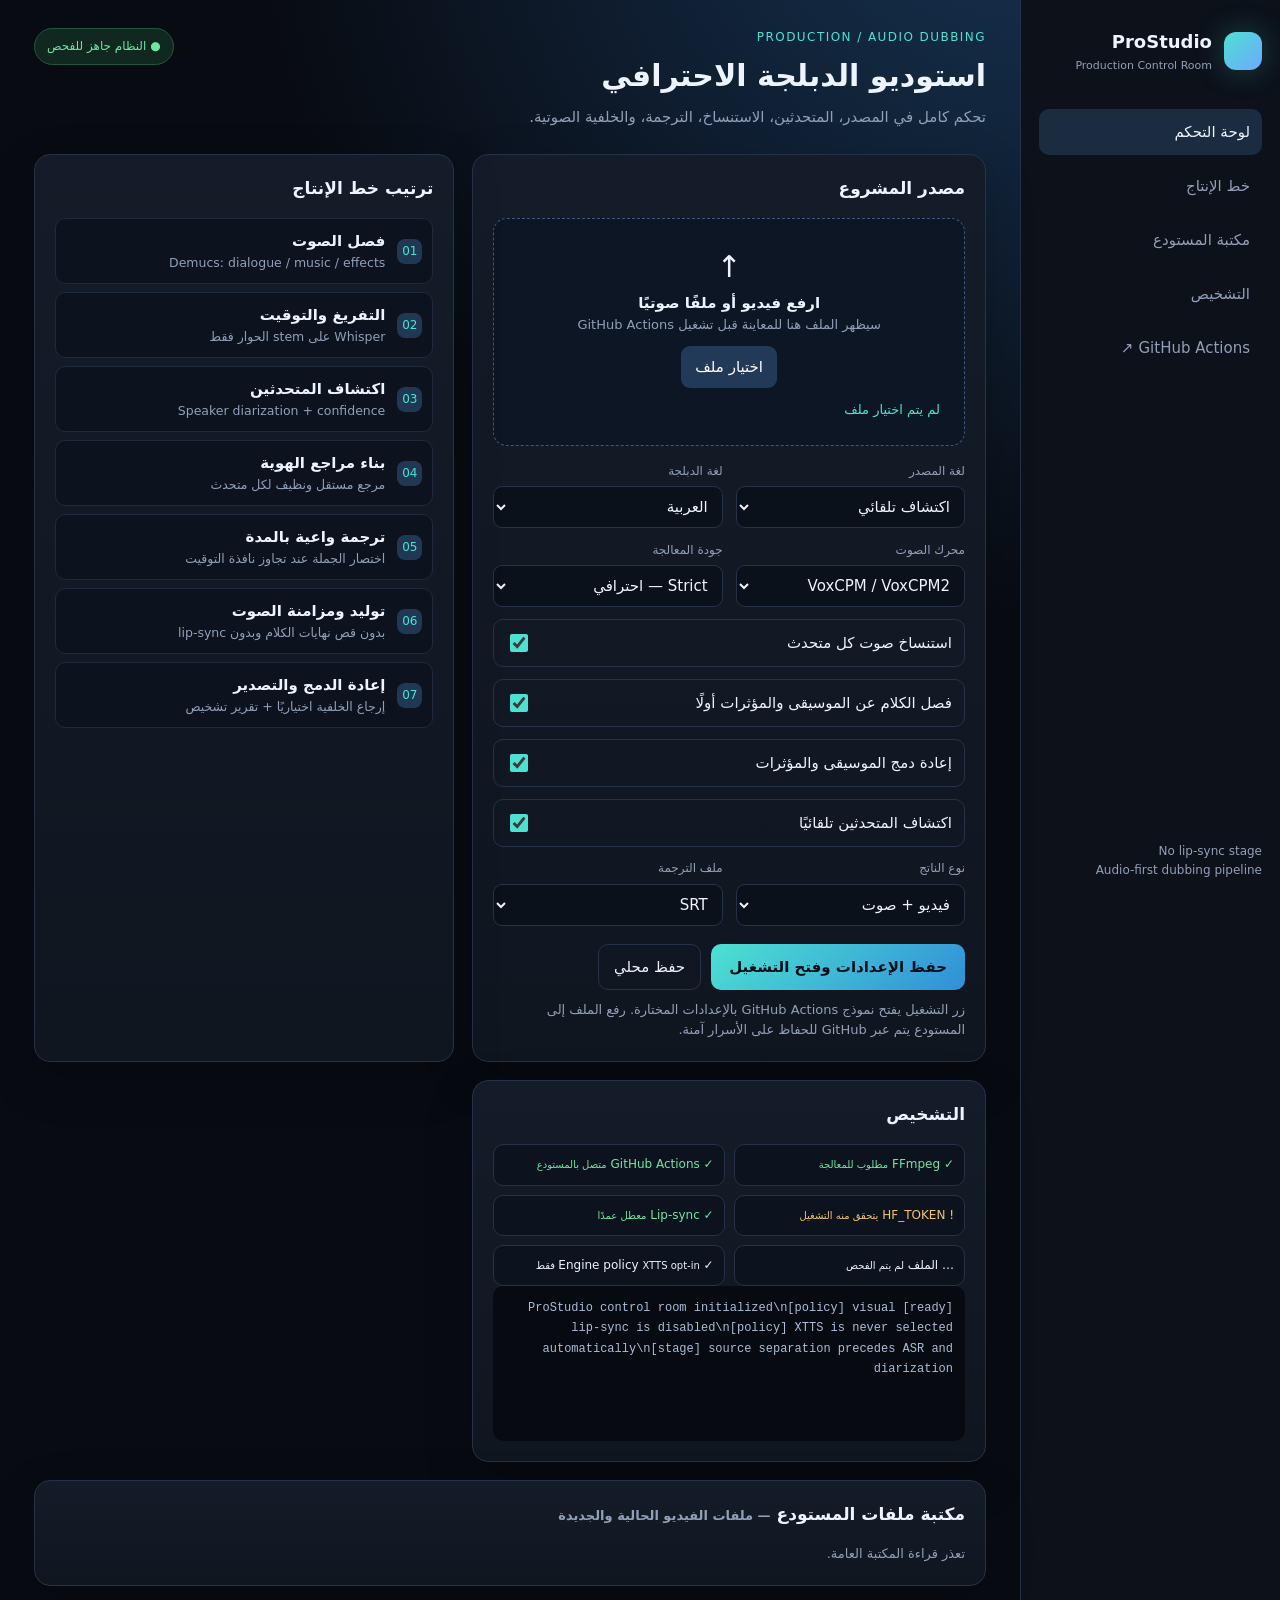
==== studio/index.html @ 1dbba7f4 "Create ProStudio control room UI" ====
<!doctype html>
<html lang="ar" dir="rtl">
<head>
<meta charset="utf-8"><meta name="viewport" content="width=device-width,initial-scale=1">
<title>ProStudio Control Room</title>
<style>
:root{--bg:#080b12;--panel:#111722;--panel2:#171f2d;--line:#263247;--text:#edf3ff;--muted:#91a0b8;--cyan:#4de1d2;--blue:#6ea8ff;--amber:#f5c46a;--red:#ff7185;--green:#6ee7a0}*{box-sizing:border-box}body{margin:0;background:radial-gradient(circle at 80% -10%,#173454 0,#080b12 38%);color:var(--text);font:15px/1.6 Inter,ui-sans-serif,system-ui,-apple-system,sans-serif}button,input,select{font:inherit}button{cursor:pointer}.shell{display:grid;grid-template-columns:260px 1fr;min-height:100vh}.side{padding:28px 18px;border-left:1px solid var(--line);background:#0c111a}.brand{display:flex;gap:12px;align-items:center;margin-bottom:35px}.mark{width:38px;height:38px;border-radius:12px;background:linear-gradient(135deg,var(--cyan),var(--blue));box-shadow:0 0 30px #4de1d244}.brand b{font-size:18px}.brand small{display:block;color:var(--muted);font-size:11px}.nav{display:grid;gap:8px}.nav a{color:var(--muted);text-decoration:none;padding:11px 12px;border-radius:10px}.nav a.active,.nav a:hover{background:#1b2b40;color:var(--text)}.side-foot{position:fixed;bottom:20px;color:var(--muted);font-size:12px;width:220px}.main{padding:28px 34px;max-width:1500px;width:100%;margin:auto}.top{display:flex;justify-content:space-between;gap:20px;align-items:flex-start;margin-bottom:25px}.eyebrow{color:var(--cyan);font-size:12px;letter-spacing:.12em;text-transform:uppercase}.top h1{font-size:30px;margin:5px 0}.top p{color:var(--muted);margin:0}.status{background:#10281f;border:1px solid #24583e;color:var(--green);padding:8px 12px;border-radius:999px;font-size:12px}.grid{display:grid;grid-template-columns:1.1fr .9fr;gap:18px}.card{background:linear-gradient(180deg,#141c29,#101620);border:1px solid var(--line);border-radius:16px;padding:20px;box-shadow:0 18px 50px #0003}.card h2{font-size:17px;margin:0 0 16px}.sub{color:var(--muted);font-size:13px}.drop{border:1px dashed #3c597b;background:#0d1624;border-radius:14px;padding:24px;text-align:center;transition:.18s}.drop.over{border-color:var(--cyan);background:#102b37}.drop input{display:none}.drop label{display:inline-block;background:#213a58;color:#fff;padding:9px 14px;border-radius:9px;margin-top:10px}.file{margin-top:12px;display:flex;justify-content:space-between;color:var(--cyan);font-size:13px}.fields{display:grid;grid-template-columns:1fr 1fr;gap:13px}.field label{display:block;color:var(--muted);font-size:12px;margin-bottom:5px}.field select,.field input{width:100%;background:#0b111b;color:var(--text);border:1px solid var(--line);border-radius:9px;padding:10px}.toggle{display:flex;justify-content:space-between;align-items:center;border:1px solid var(--line);padding:11px 12px;border-radius:10px;margin-top:12px}.toggle input{accent-color:var(--cyan);width:18px;height:18px}.actions{display:flex;gap:10px;flex-wrap:wrap;margin-top:18px}.primary{background:linear-gradient(135deg,var(--cyan),#318fd8);color:#041018;border:0;border-radius:10px;padding:11px 18px;font-weight:700}.ghost{background:transparent;color:var(--text);border:1px solid var(--line);border-radius:10px;padding:10px 15px}.pipeline{display:grid;gap:8px}.stage{display:flex;align-items:center;gap:12px;padding:10px;border-radius:10px;background:#0c131e;border:1px solid #1f2b3d}.num{width:25px;height:25px;display:grid;place-items:center;border-radius:8px;background:#203854;color:var(--cyan);font-size:12px}.stage small{color:var(--muted);display:block}.diag{display:grid;grid-template-columns:1fr 1fr;gap:9px}.check{padding:10px;border-radius:10px;background:#0c131e;border:1px solid var(--line);font-size:12px}.ok{color:var(--green)}.warn{color:var(--amber)}.video-list{display:grid;gap:10px;max-height:280px;overflow:auto}.video{display:flex;justify-content:space-between;gap:10px;align-items:center;padding:11px;background:#0c131e;border:1px solid var(--line);border-radius:10px}.video a{color:var(--blue);text-decoration:none}.log{height:155px;overflow:auto;background:#070b11;border-radius:10px;padding:12px;color:#a9bdd7;font:12px/1.7 ui-monospace,monospace;white-space:pre-wrap}.wide{grid-column:1/-1}@media(max-width:900px){.shell{display:block}.side{border:0;border-bottom:1px solid var(--line)}.nav{display:flex;overflow:auto}.side-foot{display:none}.main{padding:22px 16px}.grid{grid-template-columns:1fr}.wide{grid-column:auto}}
</style></head>
<body><div class="shell"><aside class="side"><div class="brand"><div class="mark"></div><div><b>ProStudio</b><small>Production Control Room</small></div></div><nav class="nav"><a class="active" href="#control">لوحة التحكم</a><a href="#pipeline">خط الإنتاج</a><a href="#library">مكتبة المستودع</a><a href="#diagnostics">التشخيص</a><a href="https://github.com/dhiyaddineb-hue/prostudio/actions/workflows/dub.yml" target="_blank">GitHub Actions ↗</a></nav><div class="side-foot">No lip-sync stage<br>Audio-first dubbing pipeline</div></aside><main class="main"><header class="top"><div><div class="eyebrow">PRODUCTION / AUDIO DUBBING</div><h1>استوديو الدبلجة الاحترافي</h1><p>تحكم كامل في المصدر، المتحدثين، الاستنساخ، الترجمة، والخلفية الصوتية.</p></div><div class="status">● النظام جاهز للفحص</div></header><section class="grid" id="control"><div class="card"><h2>مصدر المشروع</h2><div class="drop" id="drop"><div style="font-size:30px">↑</div><b>ارفع فيديو أو ملفًا صوتيًا</b><div class="sub">سيظهر الملف هنا للمعاينة قبل تشغيل GitHub Actions</div><input id="file" type="file" accept="video/*,audio/*"><label for="file">اختيار ملف</label><div class="file" id="fileName">لم يتم اختيار ملف</div></div><div class="fields" style="margin-top:16px"><div class="field"><label>لغة المصدر</label><select id="source"><option value="auto">اكتشاف تلقائي</option><option value="en">English</option><option value="ar">العربية</option><option value="fr">Français</option><option value="es">Español</option></select></div><div class="field"><label>لغة الدبلجة</label><select id="target"><option value="ar">العربية</option><option value="en">English</option><option value="fr">Français</option><option value="es">Español</option><option value="tr">Türkçe</option></select></div><div class="field"><label>محرك الصوت</label><select id="engine"><option value="voxcpm">VoxCPM / VoxCPM2</option><option value="edge">Edge-TTS</option><option value="xtts">XTTS-v2 — اختيار يدوي فقط</option></select></div><div class="field"><label>جودة المعالجة</label><select id="quality"><option value="strict">Strict — احترافي</option><option value="balanced">Balanced</option><option value="safe">Safe</option></select></div></div><div class="toggle"><span>استنساخ صوت كل متحدث</span><input id="clone" type="checkbox" checked></div><div class="toggle"><span>فصل الكلام عن الموسيقى والمؤثرات أولًا</span><input id="separate" type="checkbox" checked></div><div class="toggle"><span>إعادة دمج الموسيقى والمؤثرات</span><input id="bg" type="checkbox" checked></div><div class="toggle"><span>اكتشاف المتحدثين تلقائيًا</span><input id="diarize" type="checkbox" checked></div><div class="fields" style="margin-top:12px"><div class="field"><label>نوع الناتج</label><select id="output"><option value="video">فيديو + صوت</option><option value="audio">صوت فقط</option><option value="both">فيديو + ترجمة</option></select></div><div class="field"><label>ملف الترجمة</label><select id="subtitle"><option value="srt">SRT</option><option value="none">بدون ترجمة</option></select></div></div><div class="actions"><button class="primary" id="run">حفظ الإعدادات وفتح التشغيل</button><button class="ghost" id="save">حفظ محلي</button></div><div class="sub" style="margin-top:10px">زر التشغيل يفتح نموذج GitHub Actions بالإعدادات المختارة. رفع الملف إلى المستودع يتم عبر GitHub للحفاظ على الأسرار آمنة.</div></div><div class="card" id="pipeline"><h2>ترتيب خط الإنتاج</h2><div class="pipeline"><div class="stage"><span class="num">01</span><div><b>فصل الصوت</b><small>Demucs: dialogue / music / effects</small></div></div><div class="stage"><span class="num">02</span><div><b>التفريغ والتوقيت</b><small>Whisper على stem الحوار فقط</small></div></div><div class="stage"><span class="num">03</span><div><b>اكتشاف المتحدثين</b><small>Speaker diarization + confidence</small></div></div><div class="stage"><span class="num">04</span><div><b>بناء مراجع الهوية</b><small>مرجع مستقل ونظيف لكل متحدث</small></div></div><div class="stage"><span class="num">05</span><div><b>ترجمة واعية بالمدة</b><small>اختصار الجملة عند تجاوز نافذة التوقيت</small></div></div><div class="stage"><span class="num">06</span><div><b>توليد ومزامنة الصوت</b><small>بدون قص نهايات الكلام وبدون lip-sync</small></div></div><div class="stage"><span class="num">07</span><div><b>إعادة الدمج والتصدير</b><small>إرجاع الخلفية اختياريًا + تقرير تشخيص</small></div></div></div></div><div class="card" id="diagnostics"><h2>التشخيص</h2><div class="diag"><div class="check ok">✓ FFmpeg <small>مطلوب للمعالجة</small></div><div class="check ok">✓ GitHub Actions <small>متصل بالمستودع</small></div><div class="check warn">! HF_TOKEN <small>يتحقق منه التشغيل</small></div><div class="check ok">✓ Lip-sync <small>معطل عمدًا</small></div><div class="check" id="browserCheck">… الملف <small>لم يتم الفحص</small></div><div class="check">✓ Engine policy <small>XTTS opt-in فقط</small></div></div><div class="log" id="log">[ready] ProStudio control room initialized\n[policy] visual lip-sync is disabled\n[policy] XTTS is never selected automatically\n[stage] source separation precedes ASR and diarization</div></div><div class="card wide" id="library"><h2>مكتبة ملفات المستودع <span class="sub">— ملفات الفيديو الحالية والجديدة</span></h2><div class="video-list" id="videos"><div class="sub">جارِ تحميل الملفات…</div></div></div></section></main></div>
<script>
const $=id=>document.getElementById(id), log=t=>{$('log').textContent+=`\n${t}`;$('log').scrollTop=99999};
const drop=$('drop'), file=$('file');
['dragenter','dragover'].forEach(e=>drop.addEventListener(e,x=>{x.preventDefault();drop.classList.add('over')}));['dragleave','drop'].forEach(e=>drop.addEventListener(e,x=>{x.preventDefault();drop.classList.remove('over')}));drop.addEventListener('drop',e=>{file.files=e.dataTransfer.files;showFile()});file.addEventListener('change',showFile);function showFile(){const f=file.files[0];if(!f)return;$('fileName').textContent=`${f.name} · ${(f.size/1024/1024).toFixed(1)} MB`;$('browserCheck').className='check ok';$('browserCheck').innerHTML='✓ الملف <small>جاهز للرفع والمعالجة</small>';log(`[input] ${f.name}`)}
function cfg(){return {source:$('source').value,target:$('target').value,engine:$('engine').value,quality:$('quality').value,clone:$('clone').checked,separate:$('separate').checked,bg:$('bg').checked,diarize:$('diarize').checked,output:$('output').value,subtitle:$('subtitle').value}}
$('save').onclick=()=>{localStorage.prostudio=JSON.stringify(cfg());log('[saved] settings saved locally')};$('engine').onchange=()=>{if($('engine').value==='xtts')log('[notice] XTTS selected manually; it will not be used otherwise')};$('run').onclick=()=>{localStorage.prostudio=JSON.stringify(cfg());log('[launch] settings saved. Opening GitHub workflow dispatch…');window.open('https://github.com/dhiyaddineb-hue/prostudio/actions/workflows/dub.yml','_blank')};
try{const c=JSON.parse(localStorage.prostudio||'{}');for(const [k,v] of Object.entries(c)){if($(k)){if($(k).type==='checkbox')$(k).checked=v;else $(k).value=v}}}catch(e){}
fetch('https://api.github.com/repos/dhiyaddineb-hue/prostudio/contents/samples?ref=arena/01a03969-prostudio').then(r=>r.json()).then(xs=>{$('videos').innerHTML='';(Array.isArray(xs)?xs:[]).filter(x=>/\.(mp4|webm|mov|mp3|wav)$/i.test(x.name)).forEach(x=>{$('videos').innerHTML+=`<div class="video"><span>${x.name}</span><a href="${x.html_url}" target="_blank">فتح في GitHub ↗</a></div>`});if(!$('videos').children.length)$('videos').innerHTML='<div class="sub">لا توجد ملفات فيديو في samples حاليًا.</div>'}).catch(()=>{$('videos').innerHTML='<div class="sub">تعذر قراءة المكتبة العامة.</div>'});
</script></body></html>
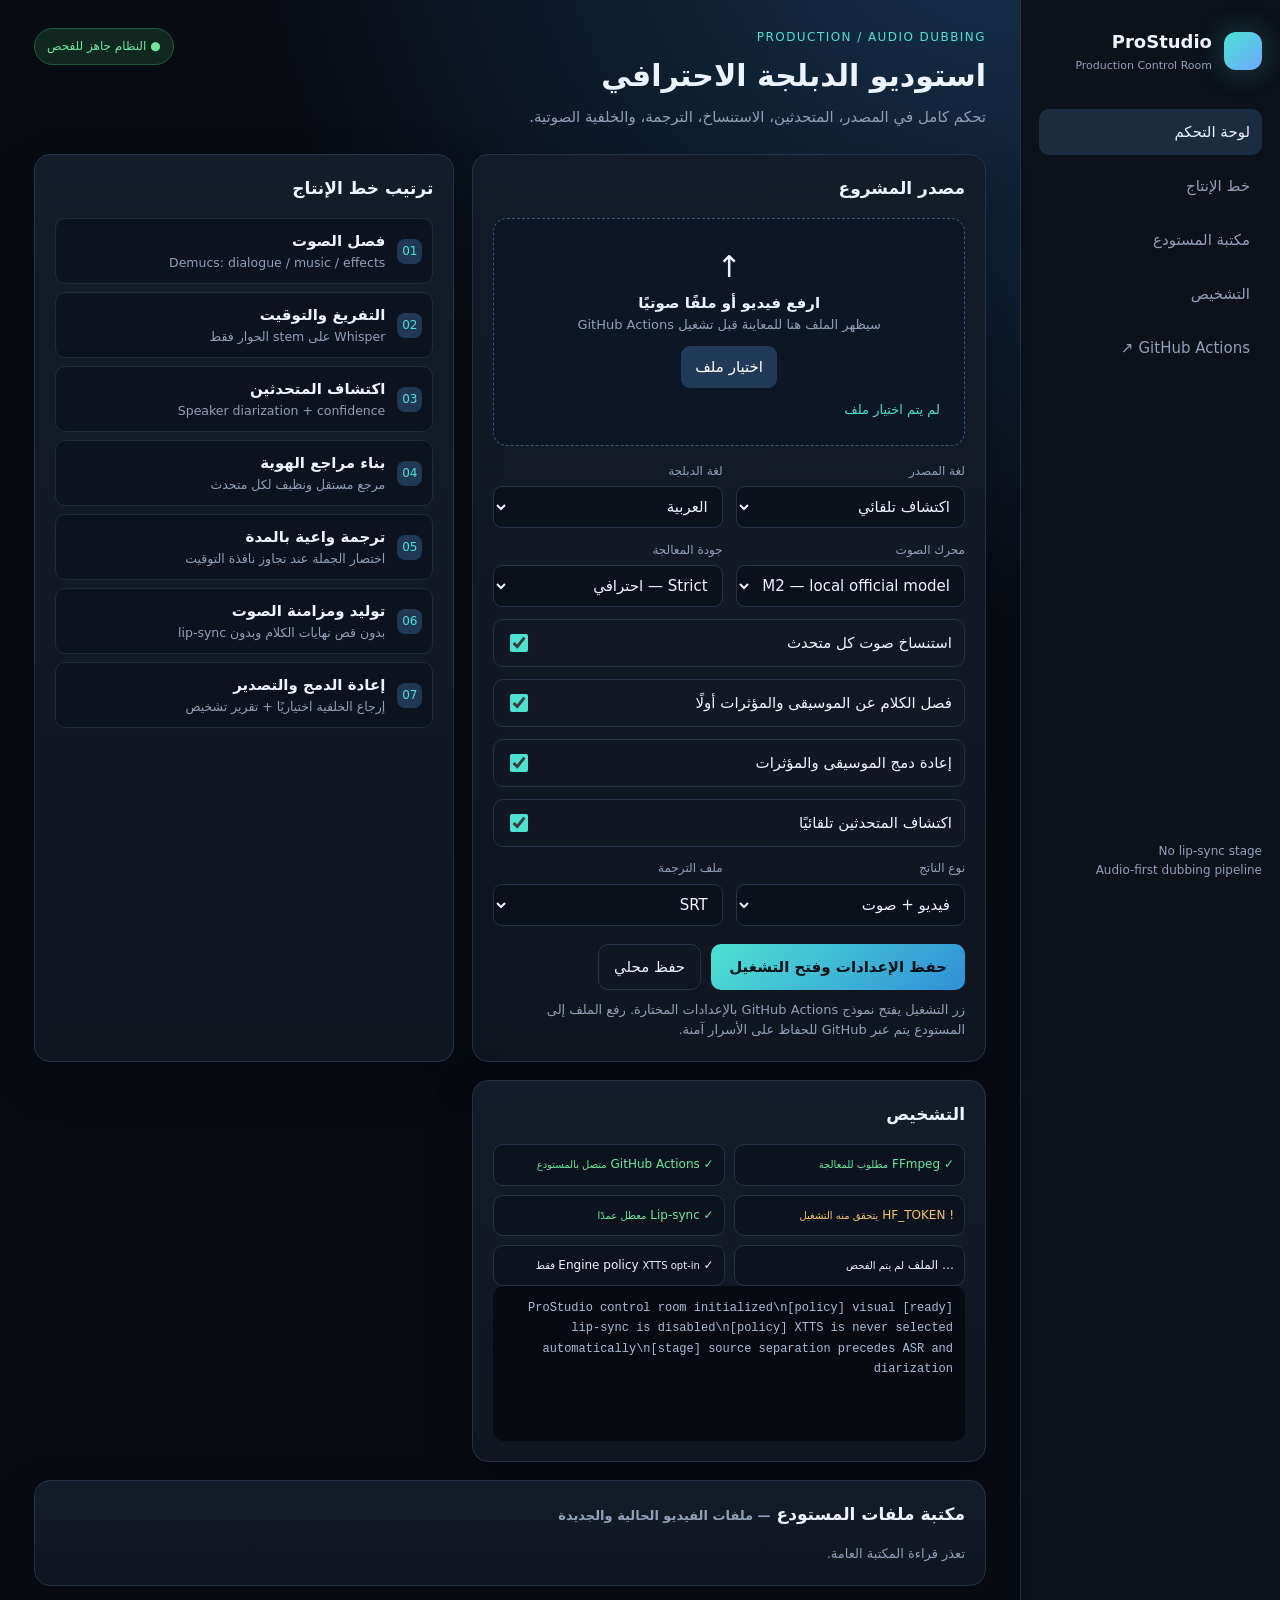
==== commit 6dcecd28: "Label the studio engine as official VoxCPM2" ====
--- a/studio/index.html
+++ b/studio/index.html
@@ -6,7 +6,7 @@
 <style>
 :root{--bg:#080b12;--panel:#111722;--panel2:#171f2d;--line:#263247;--text:#edf3ff;--muted:#91a0b8;--cyan:#4de1d2;--blue:#6ea8ff;--amber:#f5c46a;--red:#ff7185;--green:#6ee7a0}*{box-sizing:border-box}body{margin:0;background:radial-gradient(circle at 80% -10%,#173454 0,#080b12 38%);color:var(--text);font:15px/1.6 Inter,ui-sans-serif,system-ui,-apple-system,sans-serif}button,input,select{font:inherit}button{cursor:pointer}.shell{display:grid;grid-template-columns:260px 1fr;min-height:100vh}.side{padding:28px 18px;border-left:1px solid var(--line);background:#0c111a}.brand{display:flex;gap:12px;align-items:center;margin-bottom:35px}.mark{width:38px;height:38px;border-radius:12px;background:linear-gradient(135deg,var(--cyan),var(--blue));box-shadow:0 0 30px #4de1d244}.brand b{font-size:18px}.brand small{display:block;color:var(--muted);font-size:11px}.nav{display:grid;gap:8px}.nav a{color:var(--muted);text-decoration:none;padding:11px 12px;border-radius:10px}.nav a.active,.nav a:hover{background:#1b2b40;color:var(--text)}.side-foot{position:fixed;bottom:20px;color:var(--muted);font-size:12px;width:220px}.main{padding:28px 34px;max-width:1500px;width:100%;margin:auto}.top{display:flex;justify-content:space-between;gap:20px;align-items:flex-start;margin-bottom:25px}.eyebrow{color:var(--cyan);font-size:12px;letter-spacing:.12em;text-transform:uppercase}.top h1{font-size:30px;margin:5px 0}.top p{color:var(--muted);margin:0}.status{background:#10281f;border:1px solid #24583e;color:var(--green);padding:8px 12px;border-radius:999px;font-size:12px}.grid{display:grid;grid-template-columns:1.1fr .9fr;gap:18px}.card{background:linear-gradient(180deg,#141c29,#101620);border:1px solid var(--line);border-radius:16px;padding:20px;box-shadow:0 18px 50px #0003}.card h2{font-size:17px;margin:0 0 16px}.sub{color:var(--muted);font-size:13px}.drop{border:1px dashed #3c597b;background:#0d1624;border-radius:14px;padding:24px;text-align:center;transition:.18s}.drop.over{border-color:var(--cyan);background:#102b37}.drop input{display:none}.drop label{display:inline-block;background:#213a58;color:#fff;padding:9px 14px;border-radius:9px;margin-top:10px}.file{margin-top:12px;display:flex;justify-content:space-between;color:var(--cyan);font-size:13px}.fields{display:grid;grid-template-columns:1fr 1fr;gap:13px}.field label{display:block;color:var(--muted);font-size:12px;margin-bottom:5px}.field select,.field input{width:100%;background:#0b111b;color:var(--text);border:1px solid var(--line);border-radius:9px;padding:10px}.toggle{display:flex;justify-content:space-between;align-items:center;border:1px solid var(--line);padding:11px 12px;border-radius:10px;margin-top:12px}.toggle input{accent-color:var(--cyan);width:18px;height:18px}.actions{display:flex;gap:10px;flex-wrap:wrap;margin-top:18px}.primary{background:linear-gradient(135deg,var(--cyan),#318fd8);color:#041018;border:0;border-radius:10px;padding:11px 18px;font-weight:700}.ghost{background:transparent;color:var(--text);border:1px solid var(--line);border-radius:10px;padding:10px 15px}.pipeline{display:grid;gap:8px}.stage{display:flex;align-items:center;gap:12px;padding:10px;border-radius:10px;background:#0c131e;border:1px solid #1f2b3d}.num{width:25px;height:25px;display:grid;place-items:center;border-radius:8px;background:#203854;color:var(--cyan);font-size:12px}.stage small{color:var(--muted);display:block}.diag{display:grid;grid-template-columns:1fr 1fr;gap:9px}.check{padding:10px;border-radius:10px;background:#0c131e;border:1px solid var(--line);font-size:12px}.ok{color:var(--green)}.warn{color:var(--amber)}.video-list{display:grid;gap:10px;max-height:280px;overflow:auto}.video{display:flex;justify-content:space-between;gap:10px;align-items:center;padding:11px;background:#0c131e;border:1px solid var(--line);border-radius:10px}.video a{color:var(--blue);text-decoration:none}.log{height:155px;overflow:auto;background:#070b11;border-radius:10px;padding:12px;color:#a9bdd7;font:12px/1.7 ui-monospace,monospace;white-space:pre-wrap}.wide{grid-column:1/-1}@media(max-width:900px){.shell{display:block}.side{border:0;border-bottom:1px solid var(--line)}.nav{display:flex;overflow:auto}.side-foot{display:none}.main{padding:22px 16px}.grid{grid-template-columns:1fr}.wide{grid-column:auto}}
 </style></head>
-<body><div class="shell"><aside class="side"><div class="brand"><div class="mark"></div><div><b>ProStudio</b><small>Production Control Room</small></div></div><nav class="nav"><a class="active" href="#control">لوحة التحكم</a><a href="#pipeline">خط الإنتاج</a><a href="#library">مكتبة المستودع</a><a href="#diagnostics">التشخيص</a><a href="https://github.com/dhiyaddineb-hue/prostudio/actions/workflows/dub.yml" target="_blank">GitHub Actions ↗</a></nav><div class="side-foot">No lip-sync stage<br>Audio-first dubbing pipeline</div></aside><main class="main"><header class="top"><div><div class="eyebrow">PRODUCTION / AUDIO DUBBING</div><h1>استوديو الدبلجة الاحترافي</h1><p>تحكم كامل في المصدر، المتحدثين، الاستنساخ، الترجمة، والخلفية الصوتية.</p></div><div class="status">● النظام جاهز للفحص</div></header><section class="grid" id="control"><div class="card"><h2>مصدر المشروع</h2><div class="drop" id="drop"><div style="font-size:30px">↑</div><b>ارفع فيديو أو ملفًا صوتيًا</b><div class="sub">سيظهر الملف هنا للمعاينة قبل تشغيل GitHub Actions</div><input id="file" type="file" accept="video/*,audio/*"><label for="file">اختيار ملف</label><div class="file" id="fileName">لم يتم اختيار ملف</div></div><div class="fields" style="margin-top:16px"><div class="field"><label>لغة المصدر</label><select id="source"><option value="auto">اكتشاف تلقائي</option><option value="en">English</option><option value="ar">العربية</option><option value="fr">Français</option><option value="es">Español</option></select></div><div class="field"><label>لغة الدبلجة</label><select id="target"><option value="ar">العربية</option><option value="en">English</option><option value="fr">Français</option><option value="es">Español</option><option value="tr">Türkçe</option></select></div><div class="field"><label>محرك الصوت</label><select id="engine"><option value="voxcpm">VoxCPM / VoxCPM2</option><option value="edge">Edge-TTS</option><option value="xtts">XTTS-v2 — اختيار يدوي فقط</option></select></div><div class="field"><label>جودة المعالجة</label><select id="quality"><option value="strict">Strict — احترافي</option><option value="balanced">Balanced</option><option value="safe">Safe</option></select></div></div><div class="toggle"><span>استنساخ صوت كل متحدث</span><input id="clone" type="checkbox" checked></div><div class="toggle"><span>فصل الكلام عن الموسيقى والمؤثرات أولًا</span><input id="separate" type="checkbox" checked></div><div class="toggle"><span>إعادة دمج الموسيقى والمؤثرات</span><input id="bg" type="checkbox" checked></div><div class="toggle"><span>اكتشاف المتحدثين تلقائيًا</span><input id="diarize" type="checkbox" checked></div><div class="fields" style="margin-top:12px"><div class="field"><label>نوع الناتج</label><select id="output"><option value="video">فيديو + صوت</option><option value="audio">صوت فقط</option><option value="both">فيديو + ترجمة</option></select></div><div class="field"><label>ملف الترجمة</label><select id="subtitle"><option value="srt">SRT</option><option value="none">بدون ترجمة</option></select></div></div><div class="actions"><button class="primary" id="run">حفظ الإعدادات وفتح التشغيل</button><button class="ghost" id="save">حفظ محلي</button></div><div class="sub" style="margin-top:10px">زر التشغيل يفتح نموذج GitHub Actions بالإعدادات المختارة. رفع الملف إلى المستودع يتم عبر GitHub للحفاظ على الأسرار آمنة.</div></div><div class="card" id="pipeline"><h2>ترتيب خط الإنتاج</h2><div class="pipeline"><div class="stage"><span class="num">01</span><div><b>فصل الصوت</b><small>Demucs: dialogue / music / effects</small></div></div><div class="stage"><span class="num">02</span><div><b>التفريغ والتوقيت</b><small>Whisper على stem الحوار فقط</small></div></div><div class="stage"><span class="num">03</span><div><b>اكتشاف المتحدثين</b><small>Speaker diarization + confidence</small></div></div><div class="stage"><span class="num">04</span><div><b>بناء مراجع الهوية</b><small>مرجع مستقل ونظيف لكل متحدث</small></div></div><div class="stage"><span class="num">05</span><div><b>ترجمة واعية بالمدة</b><small>اختصار الجملة عند تجاوز نافذة التوقيت</small></div></div><div class="stage"><span class="num">06</span><div><b>توليد ومزامنة الصوت</b><small>بدون قص نهايات الكلام وبدون lip-sync</small></div></div><div class="stage"><span class="num">07</span><div><b>إعادة الدمج والتصدير</b><small>إرجاع الخلفية اختياريًا + تقرير تشخيص</small></div></div></div></div><div class="card" id="diagnostics"><h2>التشخيص</h2><div class="diag"><div class="check ok">✓ FFmpeg <small>مطلوب للمعالجة</small></div><div class="check ok">✓ GitHub Actions <small>متصل بالمستودع</small></div><div class="check warn">! HF_TOKEN <small>يتحقق منه التشغيل</small></div><div class="check ok">✓ Lip-sync <small>معطل عمدًا</small></div><div class="check" id="browserCheck">… الملف <small>لم يتم الفحص</small></div><div class="check">✓ Engine policy <small>XTTS opt-in فقط</small></div></div><div class="log" id="log">[ready] ProStudio control room initialized\n[policy] visual lip-sync is disabled\n[policy] XTTS is never selected automatically\n[stage] source separation precedes ASR and diarization</div></div><div class="card wide" id="library"><h2>مكتبة ملفات المستودع <span class="sub">— ملفات الفيديو الحالية والجديدة</span></h2><div class="video-list" id="videos"><div class="sub">جارِ تحميل الملفات…</div></div></div></section></main></div>
+<body><div class="shell"><aside class="side"><div class="brand"><div class="mark"></div><div><b>ProStudio</b><small>Production Control Room</small></div></div><nav class="nav"><a class="active" href="#control">لوحة التحكم</a><a href="#pipeline">خط الإنتاج</a><a href="#library">مكتبة المستودع</a><a href="#diagnostics">التشخيص</a><a href="https://github.com/dhiyaddineb-hue/prostudio/actions/workflows/dub.yml" target="_blank">GitHub Actions ↗</a></nav><div class="side-foot">No lip-sync stage<br>Audio-first dubbing pipeline</div></aside><main class="main"><header class="top"><div><div class="eyebrow">PRODUCTION / AUDIO DUBBING</div><h1>استوديو الدبلجة الاحترافي</h1><p>تحكم كامل في المصدر، المتحدثين، الاستنساخ، الترجمة، والخلفية الصوتية.</p></div><div class="status">● النظام جاهز للفحص</div></header><section class="grid" id="control"><div class="card"><h2>مصدر المشروع</h2><div class="drop" id="drop"><div style="font-size:30px">↑</div><b>ارفع فيديو أو ملفًا صوتيًا</b><div class="sub">سيظهر الملف هنا للمعاينة قبل تشغيل GitHub Actions</div><input id="file" type="file" accept="video/*,audio/*"><label for="file">اختيار ملف</label><div class="file" id="fileName">لم يتم اختيار ملف</div></div><div class="fields" style="margin-top:16px"><div class="field"><label>لغة المصدر</label><select id="source"><option value="auto">اكتشاف تلقائي</option><option value="en">English</option><option value="ar">العربية</option><option value="fr">Français</option><option value="es">Español</option></select></div><div class="field"><label>لغة الدبلجة</label><select id="target"><option value="ar">العربية</option><option value="en">English</option><option value="fr">Français</option><option value="es">Español</option><option value="tr">Türkçe</option></select></div><div class="field"><label>محرك الصوت</label><select id="engine"><option value="voxcpm">VoxCPM2 — local official model</option><option value="edge">Edge-TTS</option><option value="xtts">XTTS-v2 — اختيار يدوي فقط</option></select></div><div class="field"><label>جودة المعالجة</label><select id="quality"><option value="strict">Strict — احترافي</option><option value="balanced">Balanced</option><option value="safe">Safe</option></select></div></div><div class="toggle"><span>استنساخ صوت كل متحدث</span><input id="clone" type="checkbox" checked></div><div class="toggle"><span>فصل الكلام عن الموسيقى والمؤثرات أولًا</span><input id="separate" type="checkbox" checked></div><div class="toggle"><span>إعادة دمج الموسيقى والمؤثرات</span><input id="bg" type="checkbox" checked></div><div class="toggle"><span>اكتشاف المتحدثين تلقائيًا</span><input id="diarize" type="checkbox" checked></div><div class="fields" style="margin-top:12px"><div class="field"><label>نوع الناتج</label><select id="output"><option value="video">فيديو + صوت</option><option value="audio">صوت فقط</option><option value="both">فيديو + ترجمة</option></select></div><div class="field"><label>ملف الترجمة</label><select id="subtitle"><option value="srt">SRT</option><option value="none">بدون ترجمة</option></select></div></div><div class="actions"><button class="primary" id="run">حفظ الإعدادات وفتح التشغيل</button><button class="ghost" id="save">حفظ محلي</button></div><div class="sub" style="margin-top:10px">زر التشغيل يفتح نموذج GitHub Actions بالإعدادات المختارة. رفع الملف إلى المستودع يتم عبر GitHub للحفاظ على الأسرار آمنة.</div></div><div class="card" id="pipeline"><h2>ترتيب خط الإنتاج</h2><div class="pipeline"><div class="stage"><span class="num">01</span><div><b>فصل الصوت</b><small>Demucs: dialogue / music / effects</small></div></div><div class="stage"><span class="num">02</span><div><b>التفريغ والتوقيت</b><small>Whisper على stem الحوار فقط</small></div></div><div class="stage"><span class="num">03</span><div><b>اكتشاف المتحدثين</b><small>Speaker diarization + confidence</small></div></div><div class="stage"><span class="num">04</span><div><b>بناء مراجع الهوية</b><small>مرجع مستقل ونظيف لكل متحدث</small></div></div><div class="stage"><span class="num">05</span><div><b>ترجمة واعية بالمدة</b><small>اختصار الجملة عند تجاوز نافذة التوقيت</small></div></div><div class="stage"><span class="num">06</span><div><b>توليد ومزامنة الصوت</b><small>بدون قص نهايات الكلام وبدون lip-sync</small></div></div><div class="stage"><span class="num">07</span><div><b>إعادة الدمج والتصدير</b><small>إرجاع الخلفية اختياريًا + تقرير تشخيص</small></div></div></div></div><div class="card" id="diagnostics"><h2>التشخيص</h2><div class="diag"><div class="check ok">✓ FFmpeg <small>مطلوب للمعالجة</small></div><div class="check ok">✓ GitHub Actions <small>متصل بالمستودع</small></div><div class="check warn">! HF_TOKEN <small>يتحقق منه التشغيل</small></div><div class="check ok">✓ Lip-sync <small>معطل عمدًا</small></div><div class="check" id="browserCheck">… الملف <small>لم يتم الفحص</small></div><div class="check">✓ Engine policy <small>XTTS opt-in فقط</small></div></div><div class="log" id="log">[ready] ProStudio control room initialized\n[policy] visual lip-sync is disabled\n[policy] XTTS is never selected automatically\n[stage] source separation precedes ASR and diarization</div></div><div class="card wide" id="library"><h2>مكتبة ملفات المستودع <span class="sub">— ملفات الفيديو الحالية والجديدة</span></h2><div class="video-list" id="videos"><div class="sub">جارِ تحميل الملفات…</div></div></div></section></main></div>
 <script>
 const $=id=>document.getElementById(id), log=t=>{$('log').textContent+=`\n${t}`;$('log').scrollTop=99999};
 const drop=$('drop'), file=$('file');
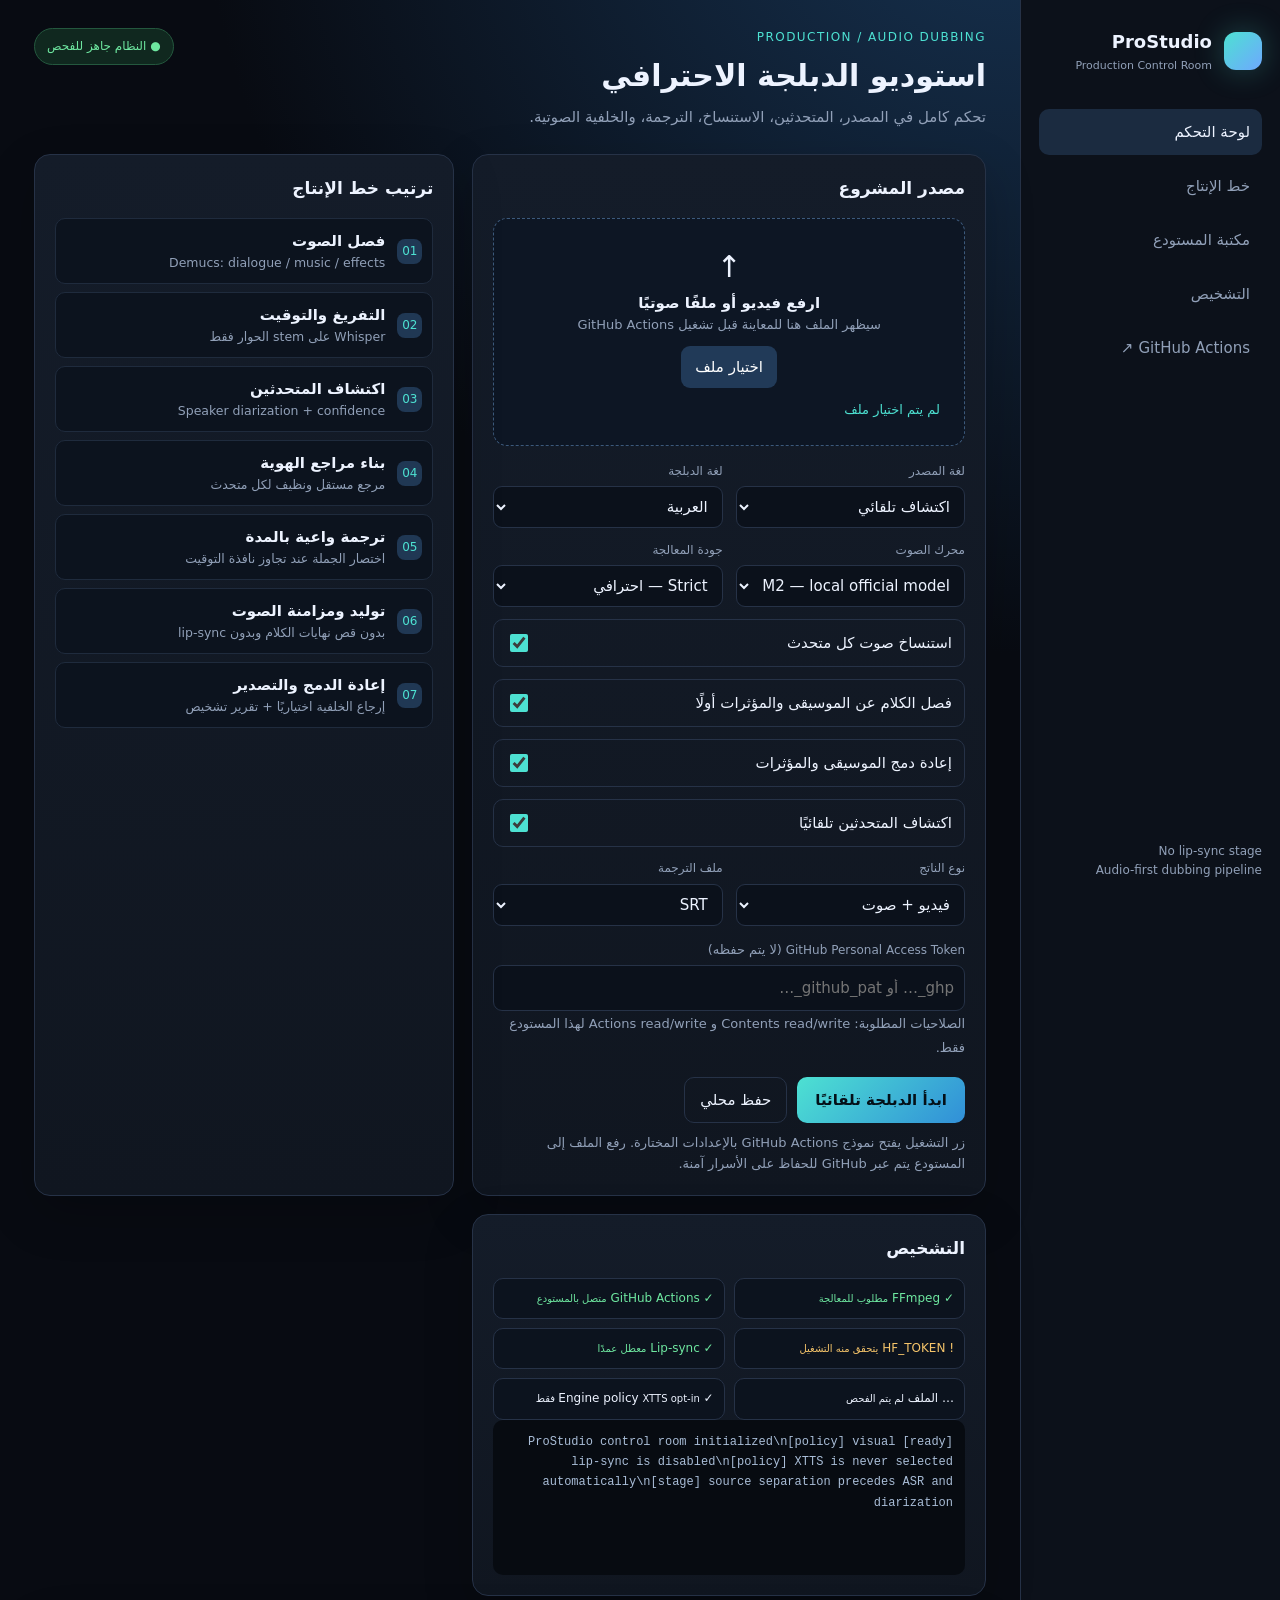
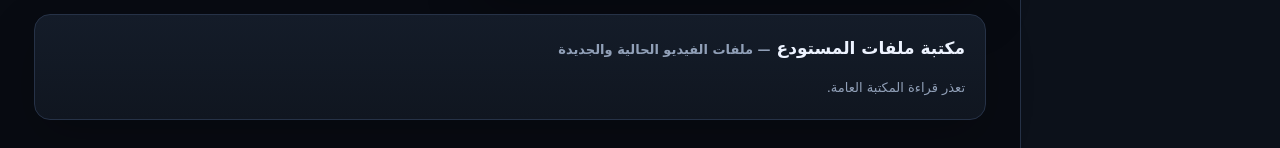
==== commit ca857ac6: "Enable direct dubbing from ProStudio control room" ====
--- a/studio/index.html
+++ b/studio/index.html
@@ -6,13 +6,13 @@
 <style>
 :root{--bg:#080b12;--panel:#111722;--panel2:#171f2d;--line:#263247;--text:#edf3ff;--muted:#91a0b8;--cyan:#4de1d2;--blue:#6ea8ff;--amber:#f5c46a;--red:#ff7185;--green:#6ee7a0}*{box-sizing:border-box}body{margin:0;background:radial-gradient(circle at 80% -10%,#173454 0,#080b12 38%);color:var(--text);font:15px/1.6 Inter,ui-sans-serif,system-ui,-apple-system,sans-serif}button,input,select{font:inherit}button{cursor:pointer}.shell{display:grid;grid-template-columns:260px 1fr;min-height:100vh}.side{padding:28px 18px;border-left:1px solid var(--line);background:#0c111a}.brand{display:flex;gap:12px;align-items:center;margin-bottom:35px}.mark{width:38px;height:38px;border-radius:12px;background:linear-gradient(135deg,var(--cyan),var(--blue));box-shadow:0 0 30px #4de1d244}.brand b{font-size:18px}.brand small{display:block;color:var(--muted);font-size:11px}.nav{display:grid;gap:8px}.nav a{color:var(--muted);text-decoration:none;padding:11px 12px;border-radius:10px}.nav a.active,.nav a:hover{background:#1b2b40;color:var(--text)}.side-foot{position:fixed;bottom:20px;color:var(--muted);font-size:12px;width:220px}.main{padding:28px 34px;max-width:1500px;width:100%;margin:auto}.top{display:flex;justify-content:space-between;gap:20px;align-items:flex-start;margin-bottom:25px}.eyebrow{color:var(--cyan);font-size:12px;letter-spacing:.12em;text-transform:uppercase}.top h1{font-size:30px;margin:5px 0}.top p{color:var(--muted);margin:0}.status{background:#10281f;border:1px solid #24583e;color:var(--green);padding:8px 12px;border-radius:999px;font-size:12px}.grid{display:grid;grid-template-columns:1.1fr .9fr;gap:18px}.card{background:linear-gradient(180deg,#141c29,#101620);border:1px solid var(--line);border-radius:16px;padding:20px;box-shadow:0 18px 50px #0003}.card h2{font-size:17px;margin:0 0 16px}.sub{color:var(--muted);font-size:13px}.drop{border:1px dashed #3c597b;background:#0d1624;border-radius:14px;padding:24px;text-align:center;transition:.18s}.drop.over{border-color:var(--cyan);background:#102b37}.drop input{display:none}.drop label{display:inline-block;background:#213a58;color:#fff;padding:9px 14px;border-radius:9px;margin-top:10px}.file{margin-top:12px;display:flex;justify-content:space-between;color:var(--cyan);font-size:13px}.fields{display:grid;grid-template-columns:1fr 1fr;gap:13px}.field label{display:block;color:var(--muted);font-size:12px;margin-bottom:5px}.field select,.field input{width:100%;background:#0b111b;color:var(--text);border:1px solid var(--line);border-radius:9px;padding:10px}.toggle{display:flex;justify-content:space-between;align-items:center;border:1px solid var(--line);padding:11px 12px;border-radius:10px;margin-top:12px}.toggle input{accent-color:var(--cyan);width:18px;height:18px}.actions{display:flex;gap:10px;flex-wrap:wrap;margin-top:18px}.primary{background:linear-gradient(135deg,var(--cyan),#318fd8);color:#041018;border:0;border-radius:10px;padding:11px 18px;font-weight:700}.ghost{background:transparent;color:var(--text);border:1px solid var(--line);border-radius:10px;padding:10px 15px}.pipeline{display:grid;gap:8px}.stage{display:flex;align-items:center;gap:12px;padding:10px;border-radius:10px;background:#0c131e;border:1px solid #1f2b3d}.num{width:25px;height:25px;display:grid;place-items:center;border-radius:8px;background:#203854;color:var(--cyan);font-size:12px}.stage small{color:var(--muted);display:block}.diag{display:grid;grid-template-columns:1fr 1fr;gap:9px}.check{padding:10px;border-radius:10px;background:#0c131e;border:1px solid var(--line);font-size:12px}.ok{color:var(--green)}.warn{color:var(--amber)}.video-list{display:grid;gap:10px;max-height:280px;overflow:auto}.video{display:flex;justify-content:space-between;gap:10px;align-items:center;padding:11px;background:#0c131e;border:1px solid var(--line);border-radius:10px}.video a{color:var(--blue);text-decoration:none}.log{height:155px;overflow:auto;background:#070b11;border-radius:10px;padding:12px;color:#a9bdd7;font:12px/1.7 ui-monospace,monospace;white-space:pre-wrap}.wide{grid-column:1/-1}@media(max-width:900px){.shell{display:block}.side{border:0;border-bottom:1px solid var(--line)}.nav{display:flex;overflow:auto}.side-foot{display:none}.main{padding:22px 16px}.grid{grid-template-columns:1fr}.wide{grid-column:auto}}
 </style></head>
-<body><div class="shell"><aside class="side"><div class="brand"><div class="mark"></div><div><b>ProStudio</b><small>Production Control Room</small></div></div><nav class="nav"><a class="active" href="#control">لوحة التحكم</a><a href="#pipeline">خط الإنتاج</a><a href="#library">مكتبة المستودع</a><a href="#diagnostics">التشخيص</a><a href="https://github.com/dhiyaddineb-hue/prostudio/actions/workflows/dub.yml" target="_blank">GitHub Actions ↗</a></nav><div class="side-foot">No lip-sync stage<br>Audio-first dubbing pipeline</div></aside><main class="main"><header class="top"><div><div class="eyebrow">PRODUCTION / AUDIO DUBBING</div><h1>استوديو الدبلجة الاحترافي</h1><p>تحكم كامل في المصدر، المتحدثين، الاستنساخ، الترجمة، والخلفية الصوتية.</p></div><div class="status">● النظام جاهز للفحص</div></header><section class="grid" id="control"><div class="card"><h2>مصدر المشروع</h2><div class="drop" id="drop"><div style="font-size:30px">↑</div><b>ارفع فيديو أو ملفًا صوتيًا</b><div class="sub">سيظهر الملف هنا للمعاينة قبل تشغيل GitHub Actions</div><input id="file" type="file" accept="video/*,audio/*"><label for="file">اختيار ملف</label><div class="file" id="fileName">لم يتم اختيار ملف</div></div><div class="fields" style="margin-top:16px"><div class="field"><label>لغة المصدر</label><select id="source"><option value="auto">اكتشاف تلقائي</option><option value="en">English</option><option value="ar">العربية</option><option value="fr">Français</option><option value="es">Español</option></select></div><div class="field"><label>لغة الدبلجة</label><select id="target"><option value="ar">العربية</option><option value="en">English</option><option value="fr">Français</option><option value="es">Español</option><option value="tr">Türkçe</option></select></div><div class="field"><label>محرك الصوت</label><select id="engine"><option value="voxcpm">VoxCPM2 — local official model</option><option value="edge">Edge-TTS</option><option value="xtts">XTTS-v2 — اختيار يدوي فقط</option></select></div><div class="field"><label>جودة المعالجة</label><select id="quality"><option value="strict">Strict — احترافي</option><option value="balanced">Balanced</option><option value="safe">Safe</option></select></div></div><div class="toggle"><span>استنساخ صوت كل متحدث</span><input id="clone" type="checkbox" checked></div><div class="toggle"><span>فصل الكلام عن الموسيقى والمؤثرات أولًا</span><input id="separate" type="checkbox" checked></div><div class="toggle"><span>إعادة دمج الموسيقى والمؤثرات</span><input id="bg" type="checkbox" checked></div><div class="toggle"><span>اكتشاف المتحدثين تلقائيًا</span><input id="diarize" type="checkbox" checked></div><div class="fields" style="margin-top:12px"><div class="field"><label>نوع الناتج</label><select id="output"><option value="video">فيديو + صوت</option><option value="audio">صوت فقط</option><option value="both">فيديو + ترجمة</option></select></div><div class="field"><label>ملف الترجمة</label><select id="subtitle"><option value="srt">SRT</option><option value="none">بدون ترجمة</option></select></div></div><div class="actions"><button class="primary" id="run">حفظ الإعدادات وفتح التشغيل</button><button class="ghost" id="save">حفظ محلي</button></div><div class="sub" style="margin-top:10px">زر التشغيل يفتح نموذج GitHub Actions بالإعدادات المختارة. رفع الملف إلى المستودع يتم عبر GitHub للحفاظ على الأسرار آمنة.</div></div><div class="card" id="pipeline"><h2>ترتيب خط الإنتاج</h2><div class="pipeline"><div class="stage"><span class="num">01</span><div><b>فصل الصوت</b><small>Demucs: dialogue / music / effects</small></div></div><div class="stage"><span class="num">02</span><div><b>التفريغ والتوقيت</b><small>Whisper على stem الحوار فقط</small></div></div><div class="stage"><span class="num">03</span><div><b>اكتشاف المتحدثين</b><small>Speaker diarization + confidence</small></div></div><div class="stage"><span class="num">04</span><div><b>بناء مراجع الهوية</b><small>مرجع مستقل ونظيف لكل متحدث</small></div></div><div class="stage"><span class="num">05</span><div><b>ترجمة واعية بالمدة</b><small>اختصار الجملة عند تجاوز نافذة التوقيت</small></div></div><div class="stage"><span class="num">06</span><div><b>توليد ومزامنة الصوت</b><small>بدون قص نهايات الكلام وبدون lip-sync</small></div></div><div class="stage"><span class="num">07</span><div><b>إعادة الدمج والتصدير</b><small>إرجاع الخلفية اختياريًا + تقرير تشخيص</small></div></div></div></div><div class="card" id="diagnostics"><h2>التشخيص</h2><div class="diag"><div class="check ok">✓ FFmpeg <small>مطلوب للمعالجة</small></div><div class="check ok">✓ GitHub Actions <small>متصل بالمستودع</small></div><div class="check warn">! HF_TOKEN <small>يتحقق منه التشغيل</small></div><div class="check ok">✓ Lip-sync <small>معطل عمدًا</small></div><div class="check" id="browserCheck">… الملف <small>لم يتم الفحص</small></div><div class="check">✓ Engine policy <small>XTTS opt-in فقط</small></div></div><div class="log" id="log">[ready] ProStudio control room initialized\n[policy] visual lip-sync is disabled\n[policy] XTTS is never selected automatically\n[stage] source separation precedes ASR and diarization</div></div><div class="card wide" id="library"><h2>مكتبة ملفات المستودع <span class="sub">— ملفات الفيديو الحالية والجديدة</span></h2><div class="video-list" id="videos"><div class="sub">جارِ تحميل الملفات…</div></div></div></section></main></div>
+<body><div class="shell"><aside class="side"><div class="brand"><div class="mark"></div><div><b>ProStudio</b><small>Production Control Room</small></div></div><nav class="nav"><a class="active" href="#control">لوحة التحكم</a><a href="#pipeline">خط الإنتاج</a><a href="#library">مكتبة المستودع</a><a href="#diagnostics">التشخيص</a><a href="https://github.com/dhiyaddineb-hue/prostudio/actions/workflows/dub.yml" target="_blank">GitHub Actions ↗</a></nav><div class="side-foot">No lip-sync stage<br>Audio-first dubbing pipeline</div></aside><main class="main"><header class="top"><div><div class="eyebrow">PRODUCTION / AUDIO DUBBING</div><h1>استوديو الدبلجة الاحترافي</h1><p>تحكم كامل في المصدر، المتحدثين، الاستنساخ، الترجمة، والخلفية الصوتية.</p></div><div class="status">● النظام جاهز للفحص</div></header><section class="grid" id="control"><div class="card"><h2>مصدر المشروع</h2><div class="drop" id="drop"><div style="font-size:30px">↑</div><b>ارفع فيديو أو ملفًا صوتيًا</b><div class="sub">سيظهر الملف هنا للمعاينة قبل تشغيل GitHub Actions</div><input id="file" type="file" accept="video/*,audio/*"><label for="file">اختيار ملف</label><div class="file" id="fileName">لم يتم اختيار ملف</div></div><div class="fields" style="margin-top:16px"><div class="field"><label>لغة المصدر</label><select id="source"><option value="auto">اكتشاف تلقائي</option><option value="en">English</option><option value="ar">العربية</option><option value="fr">Français</option><option value="es">Español</option></select></div><div class="field"><label>لغة الدبلجة</label><select id="target"><option value="ar">العربية</option><option value="en">English</option><option value="fr">Français</option><option value="es">Español</option><option value="tr">Türkçe</option></select></div><div class="field"><label>محرك الصوت</label><select id="engine"><option value="voxcpm">VoxCPM2 — local official model</option><option value="edge">Edge-TTS</option><option value="xtts">XTTS-v2 — اختيار يدوي فقط</option></select></div><div class="field"><label>جودة المعالجة</label><select id="quality"><option value="strict">Strict — احترافي</option><option value="balanced">Balanced</option><option value="safe">Safe</option></select></div></div><div class="toggle"><span>استنساخ صوت كل متحدث</span><input id="clone" type="checkbox" checked></div><div class="toggle"><span>فصل الكلام عن الموسيقى والمؤثرات أولًا</span><input id="separate" type="checkbox" checked></div><div class="toggle"><span>إعادة دمج الموسيقى والمؤثرات</span><input id="bg" type="checkbox" checked></div><div class="toggle"><span>اكتشاف المتحدثين تلقائيًا</span><input id="diarize" type="checkbox" checked></div><div class="fields" style="margin-top:12px"><div class="field"><label>نوع الناتج</label><select id="output"><option value="video">فيديو + صوت</option><option value="audio">صوت فقط</option><option value="both">فيديو + ترجمة</option></select></div><div class="field"><label>ملف الترجمة</label><select id="subtitle"><option value="srt">SRT</option><option value="none">بدون ترجمة</option></select></div></div><div class="field" style="margin-top:14px"><label>GitHub Personal Access Token <span class="sub">(لا يتم حفظه)</span></label><input id="token" type="password" autocomplete="off" placeholder="ghp_… أو github_pat_…"><small class="sub">الصلاحيات المطلوبة: Contents read/write و Actions read/write لهذا المستودع فقط.</small></div><div class="actions"><button class="primary" id="run">ابدأ الدبلجة تلقائيًا</button><button class="ghost" id="save">حفظ محلي</button></div><div class="sub" style="margin-top:10px">زر التشغيل يفتح نموذج GitHub Actions بالإعدادات المختارة. رفع الملف إلى المستودع يتم عبر GitHub للحفاظ على الأسرار آمنة.</div></div><div class="card" id="pipeline"><h2>ترتيب خط الإنتاج</h2><div class="pipeline"><div class="stage"><span class="num">01</span><div><b>فصل الصوت</b><small>Demucs: dialogue / music / effects</small></div></div><div class="stage"><span class="num">02</span><div><b>التفريغ والتوقيت</b><small>Whisper على stem الحوار فقط</small></div></div><div class="stage"><span class="num">03</span><div><b>اكتشاف المتحدثين</b><small>Speaker diarization + confidence</small></div></div><div class="stage"><span class="num">04</span><div><b>بناء مراجع الهوية</b><small>مرجع مستقل ونظيف لكل متحدث</small></div></div><div class="stage"><span class="num">05</span><div><b>ترجمة واعية بالمدة</b><small>اختصار الجملة عند تجاوز نافذة التوقيت</small></div></div><div class="stage"><span class="num">06</span><div><b>توليد ومزامنة الصوت</b><small>بدون قص نهايات الكلام وبدون lip-sync</small></div></div><div class="stage"><span class="num">07</span><div><b>إعادة الدمج والتصدير</b><small>إرجاع الخلفية اختياريًا + تقرير تشخيص</small></div></div></div></div><div class="card" id="diagnostics"><h2>التشخيص</h2><div class="diag"><div class="check ok">✓ FFmpeg <small>مطلوب للمعالجة</small></div><div class="check ok">✓ GitHub Actions <small>متصل بالمستودع</small></div><div class="check warn">! HF_TOKEN <small>يتحقق منه التشغيل</small></div><div class="check ok">✓ Lip-sync <small>معطل عمدًا</small></div><div class="check" id="browserCheck">… الملف <small>لم يتم الفحص</small></div><div class="check">✓ Engine policy <small>XTTS opt-in فقط</small></div></div><div class="log" id="log">[ready] ProStudio control room initialized\n[policy] visual lip-sync is disabled\n[policy] XTTS is never selected automatically\n[stage] source separation precedes ASR and diarization</div></div><div class="card wide" id="library"><h2>مكتبة ملفات المستودع <span class="sub">— ملفات الفيديو الحالية والجديدة</span></h2><div class="video-list" id="videos"><div class="sub">جارِ تحميل الملفات…</div></div></div></section></main></div>
 <script>
 const $=id=>document.getElementById(id), log=t=>{$('log').textContent+=`\n${t}`;$('log').scrollTop=99999};
 const drop=$('drop'), file=$('file');
 ['dragenter','dragover'].forEach(e=>drop.addEventListener(e,x=>{x.preventDefault();drop.classList.add('over')}));['dragleave','drop'].forEach(e=>drop.addEventListener(e,x=>{x.preventDefault();drop.classList.remove('over')}));drop.addEventListener('drop',e=>{file.files=e.dataTransfer.files;showFile()});file.addEventListener('change',showFile);function showFile(){const f=file.files[0];if(!f)return;$('fileName').textContent=`${f.name} · ${(f.size/1024/1024).toFixed(1)} MB`;$('browserCheck').className='check ok';$('browserCheck').innerHTML='✓ الملف <small>جاهز للرفع والمعالجة</small>';log(`[input] ${f.name}`)}
 function cfg(){return {source:$('source').value,target:$('target').value,engine:$('engine').value,quality:$('quality').value,clone:$('clone').checked,separate:$('separate').checked,bg:$('bg').checked,diarize:$('diarize').checked,output:$('output').value,subtitle:$('subtitle').value}}
-$('save').onclick=()=>{localStorage.prostudio=JSON.stringify(cfg());log('[saved] settings saved locally')};$('engine').onchange=()=>{if($('engine').value==='xtts')log('[notice] XTTS selected manually; it will not be used otherwise')};$('run').onclick=()=>{localStorage.prostudio=JSON.stringify(cfg());log('[launch] settings saved. Opening GitHub workflow dispatch…');window.open('https://github.com/dhiyaddineb-hue/prostudio/actions/workflows/dub.yml','_blank')};
+$('save').onclick=()=>{localStorage.prostudio=JSON.stringify(cfg());log('[saved] settings saved locally')};$('engine').onchange=()=>{if($('engine').value==='xtts')log('[notice] XTTS selected manually; it will not be used otherwise')};$('run').onclick=async()=>{const token=$('token').value.trim(),f=file.files[0];if(!token){log('[error] أدخل GitHub Token في الحقل؛ لن يتم حفظه');return}if(!f){log('[error] اختر ملفًا أولًا');return}try{$('run').disabled=true;log('[upload] رفع الملف إلى GitHub…');const name=`inbox/${Date.now()}-${f.name.replace(/[^a-zA-Z0-9._-]/g,'_')}`;const bytes=await f.arrayBuffer();let bin='';const data=new Uint8Array(bytes);for(let i=0;i<data.length;i+=0x8000)bin+=String.fromCharCode(...data.subarray(i,i+0x8000));const b64=btoa(bin);let r=await fetch(`https://api.github.com/repos/dhiyaddineb-hue/prostudio/contents/${name}`,{method:'PUT',headers:{Authorization:`Bearer ${token}`,Accept:'application/vnd.github+json','Content-Type':'application/json'},body:JSON.stringify({message:`Upload source ${f.name}`,branch:'arena/01a03969-prostudio',content:b64})});if(!r.ok)throw new Error(`upload ${r.status}`);log('[dispatch] بدء Workflow تلقائيًا…');r=await fetch('https://api.github.com/repos/dhiyaddineb-hue/prostudio/actions/workflows/dub.yml/dispatches',{method:'POST',headers:{Authorization:`Bearer ${token}`,Accept:'application/vnd.github+json','Content-Type':'application/json'},body:JSON.stringify({ref:'arena/01a03969-prostudio',inputs:{task:'dub',source_path:name,source_lang:$('source').value,target_lang:$('target').value,tts_engine:$('engine').value,mode:'dub',gender:'male',model:'base',diarize:String($('diarize').checked),separate_sources:String($('separate').checked),bg_music:String($('bg').checked),profile:'multi_speaker_cinematic',quality:$('quality').value}})});if(!r.ok)throw new Error(`dispatch ${r.status}`);log('[success] بدأ العمل. يمكنك إبقاء الصفحة مفتوحة لمتابعة الحالة من GitHub API.');$('token').value='';}catch(e){log(`[error] ${e.message}`)}finally{$('run').disabled=false}};
 try{const c=JSON.parse(localStorage.prostudio||'{}');for(const [k,v] of Object.entries(c)){if($(k)){if($(k).type==='checkbox')$(k).checked=v;else $(k).value=v}}}catch(e){}
 fetch('https://api.github.com/repos/dhiyaddineb-hue/prostudio/contents/samples?ref=arena/01a03969-prostudio').then(r=>r.json()).then(xs=>{$('videos').innerHTML='';(Array.isArray(xs)?xs:[]).filter(x=>/\.(mp4|webm|mov|mp3|wav)$/i.test(x.name)).forEach(x=>{$('videos').innerHTML+=`<div class="video"><span>${x.name}</span><a href="${x.html_url}" target="_blank">فتح في GitHub ↗</a></div>`});if(!$('videos').children.length)$('videos').innerHTML='<div class="sub">لا توجد ملفات فيديو في samples حاليًا.</div>'}).catch(()=>{$('videos').innerHTML='<div class="sub">تعذر قراءة المكتبة العامة.</div>'});
 </script></body></html>
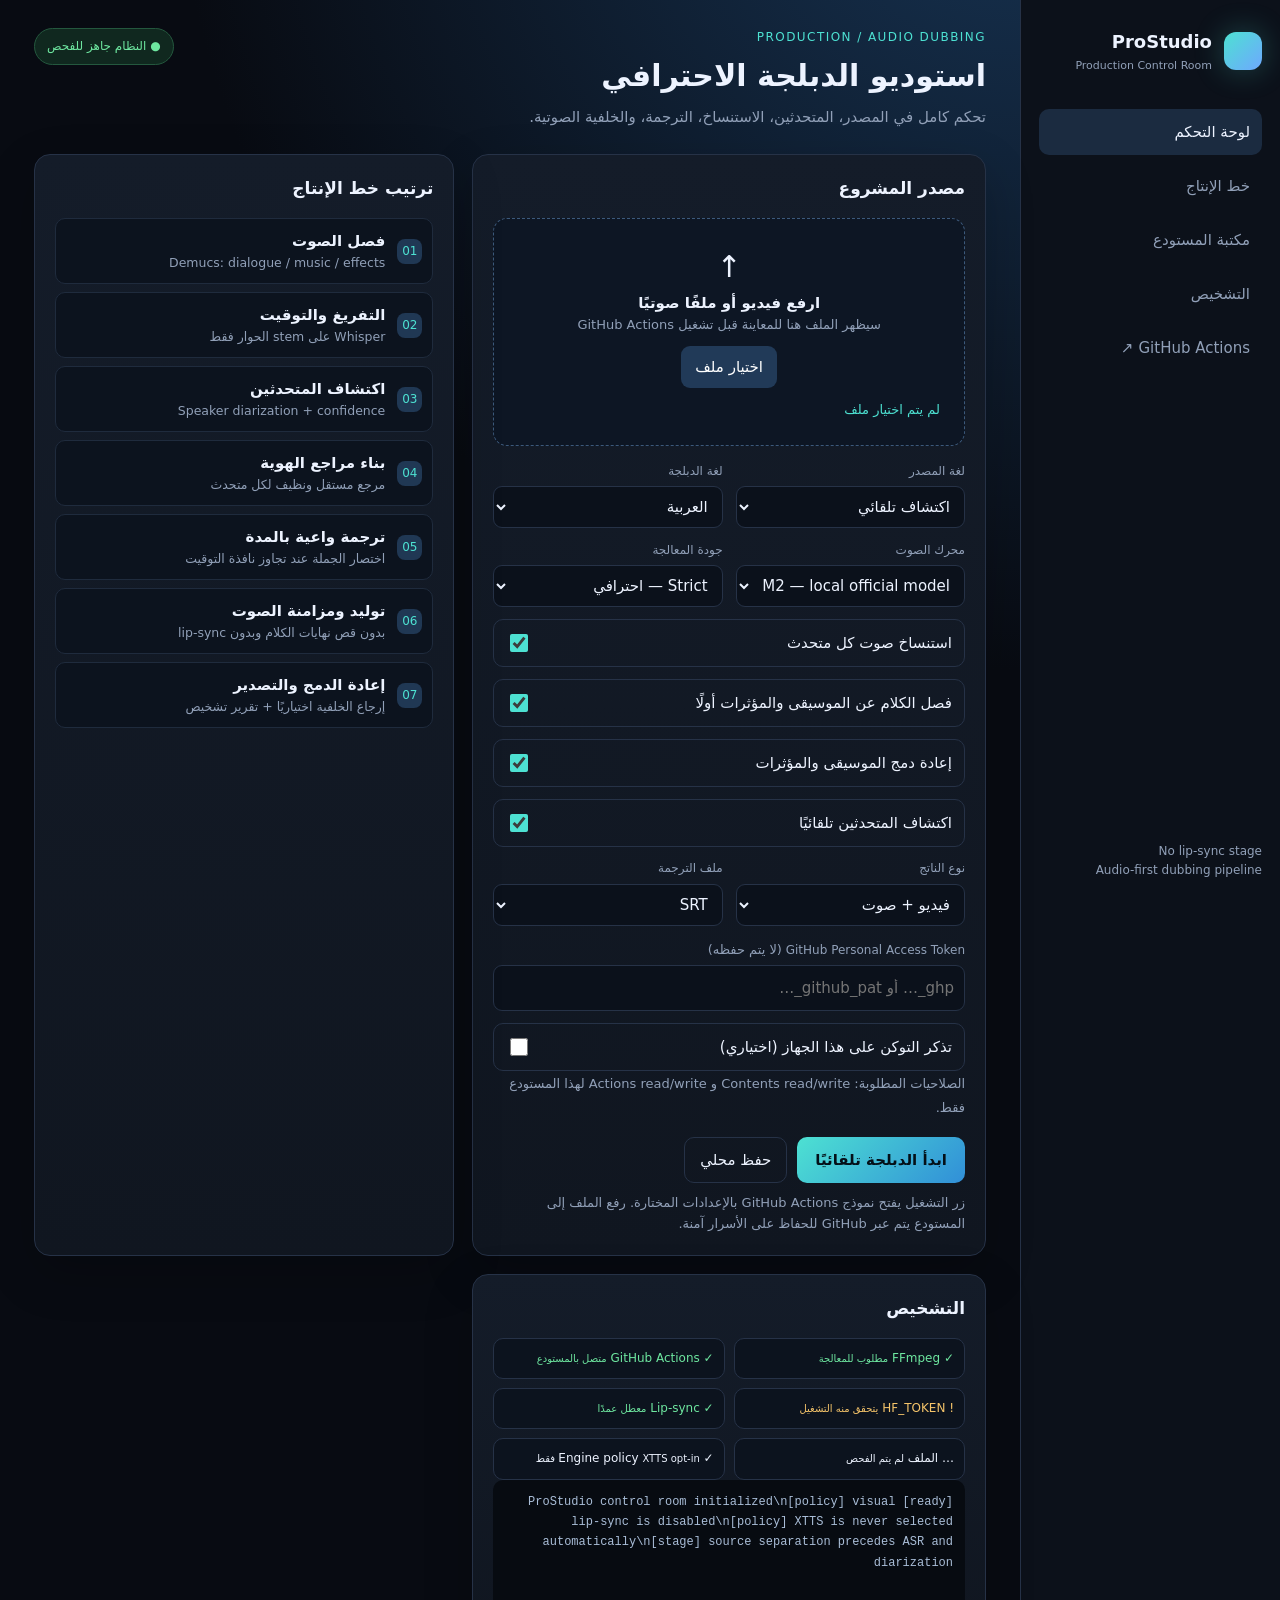
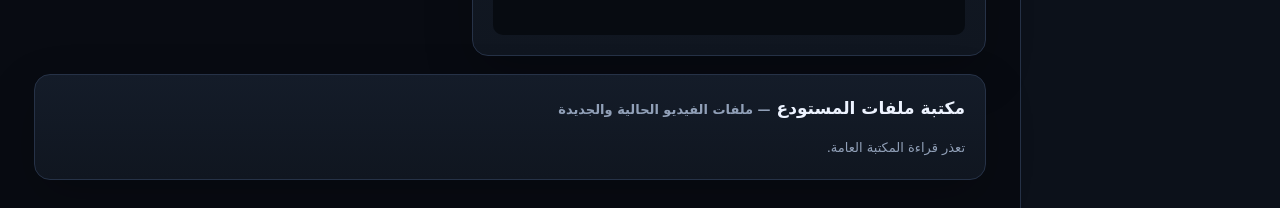
==== commit 1483cb11: "Remember GitHub token optionally for direct start" ====
--- a/studio/index.html
+++ b/studio/index.html
@@ -6,13 +6,13 @@
 <style>
 :root{--bg:#080b12;--panel:#111722;--panel2:#171f2d;--line:#263247;--text:#edf3ff;--muted:#91a0b8;--cyan:#4de1d2;--blue:#6ea8ff;--amber:#f5c46a;--red:#ff7185;--green:#6ee7a0}*{box-sizing:border-box}body{margin:0;background:radial-gradient(circle at 80% -10%,#173454 0,#080b12 38%);color:var(--text);font:15px/1.6 Inter,ui-sans-serif,system-ui,-apple-system,sans-serif}button,input,select{font:inherit}button{cursor:pointer}.shell{display:grid;grid-template-columns:260px 1fr;min-height:100vh}.side{padding:28px 18px;border-left:1px solid var(--line);background:#0c111a}.brand{display:flex;gap:12px;align-items:center;margin-bottom:35px}.mark{width:38px;height:38px;border-radius:12px;background:linear-gradient(135deg,var(--cyan),var(--blue));box-shadow:0 0 30px #4de1d244}.brand b{font-size:18px}.brand small{display:block;color:var(--muted);font-size:11px}.nav{display:grid;gap:8px}.nav a{color:var(--muted);text-decoration:none;padding:11px 12px;border-radius:10px}.nav a.active,.nav a:hover{background:#1b2b40;color:var(--text)}.side-foot{position:fixed;bottom:20px;color:var(--muted);font-size:12px;width:220px}.main{padding:28px 34px;max-width:1500px;width:100%;margin:auto}.top{display:flex;justify-content:space-between;gap:20px;align-items:flex-start;margin-bottom:25px}.eyebrow{color:var(--cyan);font-size:12px;letter-spacing:.12em;text-transform:uppercase}.top h1{font-size:30px;margin:5px 0}.top p{color:var(--muted);margin:0}.status{background:#10281f;border:1px solid #24583e;color:var(--green);padding:8px 12px;border-radius:999px;font-size:12px}.grid{display:grid;grid-template-columns:1.1fr .9fr;gap:18px}.card{background:linear-gradient(180deg,#141c29,#101620);border:1px solid var(--line);border-radius:16px;padding:20px;box-shadow:0 18px 50px #0003}.card h2{font-size:17px;margin:0 0 16px}.sub{color:var(--muted);font-size:13px}.drop{border:1px dashed #3c597b;background:#0d1624;border-radius:14px;padding:24px;text-align:center;transition:.18s}.drop.over{border-color:var(--cyan);background:#102b37}.drop input{display:none}.drop label{display:inline-block;background:#213a58;color:#fff;padding:9px 14px;border-radius:9px;margin-top:10px}.file{margin-top:12px;display:flex;justify-content:space-between;color:var(--cyan);font-size:13px}.fields{display:grid;grid-template-columns:1fr 1fr;gap:13px}.field label{display:block;color:var(--muted);font-size:12px;margin-bottom:5px}.field select,.field input{width:100%;background:#0b111b;color:var(--text);border:1px solid var(--line);border-radius:9px;padding:10px}.toggle{display:flex;justify-content:space-between;align-items:center;border:1px solid var(--line);padding:11px 12px;border-radius:10px;margin-top:12px}.toggle input{accent-color:var(--cyan);width:18px;height:18px}.actions{display:flex;gap:10px;flex-wrap:wrap;margin-top:18px}.primary{background:linear-gradient(135deg,var(--cyan),#318fd8);color:#041018;border:0;border-radius:10px;padding:11px 18px;font-weight:700}.ghost{background:transparent;color:var(--text);border:1px solid var(--line);border-radius:10px;padding:10px 15px}.pipeline{display:grid;gap:8px}.stage{display:flex;align-items:center;gap:12px;padding:10px;border-radius:10px;background:#0c131e;border:1px solid #1f2b3d}.num{width:25px;height:25px;display:grid;place-items:center;border-radius:8px;background:#203854;color:var(--cyan);font-size:12px}.stage small{color:var(--muted);display:block}.diag{display:grid;grid-template-columns:1fr 1fr;gap:9px}.check{padding:10px;border-radius:10px;background:#0c131e;border:1px solid var(--line);font-size:12px}.ok{color:var(--green)}.warn{color:var(--amber)}.video-list{display:grid;gap:10px;max-height:280px;overflow:auto}.video{display:flex;justify-content:space-between;gap:10px;align-items:center;padding:11px;background:#0c131e;border:1px solid var(--line);border-radius:10px}.video a{color:var(--blue);text-decoration:none}.log{height:155px;overflow:auto;background:#070b11;border-radius:10px;padding:12px;color:#a9bdd7;font:12px/1.7 ui-monospace,monospace;white-space:pre-wrap}.wide{grid-column:1/-1}@media(max-width:900px){.shell{display:block}.side{border:0;border-bottom:1px solid var(--line)}.nav{display:flex;overflow:auto}.side-foot{display:none}.main{padding:22px 16px}.grid{grid-template-columns:1fr}.wide{grid-column:auto}}
 </style></head>
-<body><div class="shell"><aside class="side"><div class="brand"><div class="mark"></div><div><b>ProStudio</b><small>Production Control Room</small></div></div><nav class="nav"><a class="active" href="#control">لوحة التحكم</a><a href="#pipeline">خط الإنتاج</a><a href="#library">مكتبة المستودع</a><a href="#diagnostics">التشخيص</a><a href="https://github.com/dhiyaddineb-hue/prostudio/actions/workflows/dub.yml" target="_blank">GitHub Actions ↗</a></nav><div class="side-foot">No lip-sync stage<br>Audio-first dubbing pipeline</div></aside><main class="main"><header class="top"><div><div class="eyebrow">PRODUCTION / AUDIO DUBBING</div><h1>استوديو الدبلجة الاحترافي</h1><p>تحكم كامل في المصدر، المتحدثين، الاستنساخ، الترجمة، والخلفية الصوتية.</p></div><div class="status">● النظام جاهز للفحص</div></header><section class="grid" id="control"><div class="card"><h2>مصدر المشروع</h2><div class="drop" id="drop"><div style="font-size:30px">↑</div><b>ارفع فيديو أو ملفًا صوتيًا</b><div class="sub">سيظهر الملف هنا للمعاينة قبل تشغيل GitHub Actions</div><input id="file" type="file" accept="video/*,audio/*"><label for="file">اختيار ملف</label><div class="file" id="fileName">لم يتم اختيار ملف</div></div><div class="fields" style="margin-top:16px"><div class="field"><label>لغة المصدر</label><select id="source"><option value="auto">اكتشاف تلقائي</option><option value="en">English</option><option value="ar">العربية</option><option value="fr">Français</option><option value="es">Español</option></select></div><div class="field"><label>لغة الدبلجة</label><select id="target"><option value="ar">العربية</option><option value="en">English</option><option value="fr">Français</option><option value="es">Español</option><option value="tr">Türkçe</option></select></div><div class="field"><label>محرك الصوت</label><select id="engine"><option value="voxcpm">VoxCPM2 — local official model</option><option value="edge">Edge-TTS</option><option value="xtts">XTTS-v2 — اختيار يدوي فقط</option></select></div><div class="field"><label>جودة المعالجة</label><select id="quality"><option value="strict">Strict — احترافي</option><option value="balanced">Balanced</option><option value="safe">Safe</option></select></div></div><div class="toggle"><span>استنساخ صوت كل متحدث</span><input id="clone" type="checkbox" checked></div><div class="toggle"><span>فصل الكلام عن الموسيقى والمؤثرات أولًا</span><input id="separate" type="checkbox" checked></div><div class="toggle"><span>إعادة دمج الموسيقى والمؤثرات</span><input id="bg" type="checkbox" checked></div><div class="toggle"><span>اكتشاف المتحدثين تلقائيًا</span><input id="diarize" type="checkbox" checked></div><div class="fields" style="margin-top:12px"><div class="field"><label>نوع الناتج</label><select id="output"><option value="video">فيديو + صوت</option><option value="audio">صوت فقط</option><option value="both">فيديو + ترجمة</option></select></div><div class="field"><label>ملف الترجمة</label><select id="subtitle"><option value="srt">SRT</option><option value="none">بدون ترجمة</option></select></div></div><div class="field" style="margin-top:14px"><label>GitHub Personal Access Token <span class="sub">(لا يتم حفظه)</span></label><input id="token" type="password" autocomplete="off" placeholder="ghp_… أو github_pat_…"><small class="sub">الصلاحيات المطلوبة: Contents read/write و Actions read/write لهذا المستودع فقط.</small></div><div class="actions"><button class="primary" id="run">ابدأ الدبلجة تلقائيًا</button><button class="ghost" id="save">حفظ محلي</button></div><div class="sub" style="margin-top:10px">زر التشغيل يفتح نموذج GitHub Actions بالإعدادات المختارة. رفع الملف إلى المستودع يتم عبر GitHub للحفاظ على الأسرار آمنة.</div></div><div class="card" id="pipeline"><h2>ترتيب خط الإنتاج</h2><div class="pipeline"><div class="stage"><span class="num">01</span><div><b>فصل الصوت</b><small>Demucs: dialogue / music / effects</small></div></div><div class="stage"><span class="num">02</span><div><b>التفريغ والتوقيت</b><small>Whisper على stem الحوار فقط</small></div></div><div class="stage"><span class="num">03</span><div><b>اكتشاف المتحدثين</b><small>Speaker diarization + confidence</small></div></div><div class="stage"><span class="num">04</span><div><b>بناء مراجع الهوية</b><small>مرجع مستقل ونظيف لكل متحدث</small></div></div><div class="stage"><span class="num">05</span><div><b>ترجمة واعية بالمدة</b><small>اختصار الجملة عند تجاوز نافذة التوقيت</small></div></div><div class="stage"><span class="num">06</span><div><b>توليد ومزامنة الصوت</b><small>بدون قص نهايات الكلام وبدون lip-sync</small></div></div><div class="stage"><span class="num">07</span><div><b>إعادة الدمج والتصدير</b><small>إرجاع الخلفية اختياريًا + تقرير تشخيص</small></div></div></div></div><div class="card" id="diagnostics"><h2>التشخيص</h2><div class="diag"><div class="check ok">✓ FFmpeg <small>مطلوب للمعالجة</small></div><div class="check ok">✓ GitHub Actions <small>متصل بالمستودع</small></div><div class="check warn">! HF_TOKEN <small>يتحقق منه التشغيل</small></div><div class="check ok">✓ Lip-sync <small>معطل عمدًا</small></div><div class="check" id="browserCheck">… الملف <small>لم يتم الفحص</small></div><div class="check">✓ Engine policy <small>XTTS opt-in فقط</small></div></div><div class="log" id="log">[ready] ProStudio control room initialized\n[policy] visual lip-sync is disabled\n[policy] XTTS is never selected automatically\n[stage] source separation precedes ASR and diarization</div></div><div class="card wide" id="library"><h2>مكتبة ملفات المستودع <span class="sub">— ملفات الفيديو الحالية والجديدة</span></h2><div class="video-list" id="videos"><div class="sub">جارِ تحميل الملفات…</div></div></div></section></main></div>
+<body><div class="shell"><aside class="side"><div class="brand"><div class="mark"></div><div><b>ProStudio</b><small>Production Control Room</small></div></div><nav class="nav"><a class="active" href="#control">لوحة التحكم</a><a href="#pipeline">خط الإنتاج</a><a href="#library">مكتبة المستودع</a><a href="#diagnostics">التشخيص</a><a href="https://github.com/dhiyaddineb-hue/prostudio/actions/workflows/dub.yml" target="_blank">GitHub Actions ↗</a></nav><div class="side-foot">No lip-sync stage<br>Audio-first dubbing pipeline</div></aside><main class="main"><header class="top"><div><div class="eyebrow">PRODUCTION / AUDIO DUBBING</div><h1>استوديو الدبلجة الاحترافي</h1><p>تحكم كامل في المصدر، المتحدثين، الاستنساخ، الترجمة، والخلفية الصوتية.</p></div><div class="status">● النظام جاهز للفحص</div></header><section class="grid" id="control"><div class="card"><h2>مصدر المشروع</h2><div class="drop" id="drop"><div style="font-size:30px">↑</div><b>ارفع فيديو أو ملفًا صوتيًا</b><div class="sub">سيظهر الملف هنا للمعاينة قبل تشغيل GitHub Actions</div><input id="file" type="file" accept="video/*,audio/*"><label for="file">اختيار ملف</label><div class="file" id="fileName">لم يتم اختيار ملف</div></div><div class="fields" style="margin-top:16px"><div class="field"><label>لغة المصدر</label><select id="source"><option value="auto">اكتشاف تلقائي</option><option value="en">English</option><option value="ar">العربية</option><option value="fr">Français</option><option value="es">Español</option></select></div><div class="field"><label>لغة الدبلجة</label><select id="target"><option value="ar">العربية</option><option value="en">English</option><option value="fr">Français</option><option value="es">Español</option><option value="tr">Türkçe</option></select></div><div class="field"><label>محرك الصوت</label><select id="engine"><option value="voxcpm">VoxCPM2 — local official model</option><option value="edge">Edge-TTS</option><option value="xtts">XTTS-v2 — اختيار يدوي فقط</option></select></div><div class="field"><label>جودة المعالجة</label><select id="quality"><option value="strict">Strict — احترافي</option><option value="balanced">Balanced</option><option value="safe">Safe</option></select></div></div><div class="toggle"><span>استنساخ صوت كل متحدث</span><input id="clone" type="checkbox" checked></div><div class="toggle"><span>فصل الكلام عن الموسيقى والمؤثرات أولًا</span><input id="separate" type="checkbox" checked></div><div class="toggle"><span>إعادة دمج الموسيقى والمؤثرات</span><input id="bg" type="checkbox" checked></div><div class="toggle"><span>اكتشاف المتحدثين تلقائيًا</span><input id="diarize" type="checkbox" checked></div><div class="fields" style="margin-top:12px"><div class="field"><label>نوع الناتج</label><select id="output"><option value="video">فيديو + صوت</option><option value="audio">صوت فقط</option><option value="both">فيديو + ترجمة</option></select></div><div class="field"><label>ملف الترجمة</label><select id="subtitle"><option value="srt">SRT</option><option value="none">بدون ترجمة</option></select></div></div><div class="field" style="margin-top:14px"><label>GitHub Personal Access Token <span class="sub">(لا يتم حفظه)</span></label><input id="token" type="password" autocomplete="off" placeholder="ghp_… أو github_pat_…"><div class="toggle"><span>تذكر التوكن على هذا الجهاز (اختياري)</span><input id="rememberToken" type="checkbox"></div><small class="sub">الصلاحيات المطلوبة: Contents read/write و Actions read/write لهذا المستودع فقط.</small></div><div class="actions"><button class="primary" id="run">ابدأ الدبلجة تلقائيًا</button><button class="ghost" id="save">حفظ محلي</button></div><div class="sub" style="margin-top:10px">زر التشغيل يفتح نموذج GitHub Actions بالإعدادات المختارة. رفع الملف إلى المستودع يتم عبر GitHub للحفاظ على الأسرار آمنة.</div></div><div class="card" id="pipeline"><h2>ترتيب خط الإنتاج</h2><div class="pipeline"><div class="stage"><span class="num">01</span><div><b>فصل الصوت</b><small>Demucs: dialogue / music / effects</small></div></div><div class="stage"><span class="num">02</span><div><b>التفريغ والتوقيت</b><small>Whisper على stem الحوار فقط</small></div></div><div class="stage"><span class="num">03</span><div><b>اكتشاف المتحدثين</b><small>Speaker diarization + confidence</small></div></div><div class="stage"><span class="num">04</span><div><b>بناء مراجع الهوية</b><small>مرجع مستقل ونظيف لكل متحدث</small></div></div><div class="stage"><span class="num">05</span><div><b>ترجمة واعية بالمدة</b><small>اختصار الجملة عند تجاوز نافذة التوقيت</small></div></div><div class="stage"><span class="num">06</span><div><b>توليد ومزامنة الصوت</b><small>بدون قص نهايات الكلام وبدون lip-sync</small></div></div><div class="stage"><span class="num">07</span><div><b>إعادة الدمج والتصدير</b><small>إرجاع الخلفية اختياريًا + تقرير تشخيص</small></div></div></div></div><div class="card" id="diagnostics"><h2>التشخيص</h2><div class="diag"><div class="check ok">✓ FFmpeg <small>مطلوب للمعالجة</small></div><div class="check ok">✓ GitHub Actions <small>متصل بالمستودع</small></div><div class="check warn">! HF_TOKEN <small>يتحقق منه التشغيل</small></div><div class="check ok">✓ Lip-sync <small>معطل عمدًا</small></div><div class="check" id="browserCheck">… الملف <small>لم يتم الفحص</small></div><div class="check">✓ Engine policy <small>XTTS opt-in فقط</small></div></div><div class="log" id="log">[ready] ProStudio control room initialized\n[policy] visual lip-sync is disabled\n[policy] XTTS is never selected automatically\n[stage] source separation precedes ASR and diarization</div></div><div class="card wide" id="library"><h2>مكتبة ملفات المستودع <span class="sub">— ملفات الفيديو الحالية والجديدة</span></h2><div class="video-list" id="videos"><div class="sub">جارِ تحميل الملفات…</div></div></div></section></main></div>
 <script>
 const $=id=>document.getElementById(id), log=t=>{$('log').textContent+=`\n${t}`;$('log').scrollTop=99999};
 const drop=$('drop'), file=$('file');
 ['dragenter','dragover'].forEach(e=>drop.addEventListener(e,x=>{x.preventDefault();drop.classList.add('over')}));['dragleave','drop'].forEach(e=>drop.addEventListener(e,x=>{x.preventDefault();drop.classList.remove('over')}));drop.addEventListener('drop',e=>{file.files=e.dataTransfer.files;showFile()});file.addEventListener('change',showFile);function showFile(){const f=file.files[0];if(!f)return;$('fileName').textContent=`${f.name} · ${(f.size/1024/1024).toFixed(1)} MB`;$('browserCheck').className='check ok';$('browserCheck').innerHTML='✓ الملف <small>جاهز للرفع والمعالجة</small>';log(`[input] ${f.name}`)}
 function cfg(){return {source:$('source').value,target:$('target').value,engine:$('engine').value,quality:$('quality').value,clone:$('clone').checked,separate:$('separate').checked,bg:$('bg').checked,diarize:$('diarize').checked,output:$('output').value,subtitle:$('subtitle').value}}
-$('save').onclick=()=>{localStorage.prostudio=JSON.stringify(cfg());log('[saved] settings saved locally')};$('engine').onchange=()=>{if($('engine').value==='xtts')log('[notice] XTTS selected manually; it will not be used otherwise')};$('run').onclick=async()=>{const token=$('token').value.trim(),f=file.files[0];if(!token){log('[error] أدخل GitHub Token في الحقل؛ لن يتم حفظه');return}if(!f){log('[error] اختر ملفًا أولًا');return}try{$('run').disabled=true;log('[upload] رفع الملف إلى GitHub…');const name=`inbox/${Date.now()}-${f.name.replace(/[^a-zA-Z0-9._-]/g,'_')}`;const bytes=await f.arrayBuffer();let bin='';const data=new Uint8Array(bytes);for(let i=0;i<data.length;i+=0x8000)bin+=String.fromCharCode(...data.subarray(i,i+0x8000));const b64=btoa(bin);let r=await fetch(`https://api.github.com/repos/dhiyaddineb-hue/prostudio/contents/${name}`,{method:'PUT',headers:{Authorization:`Bearer ${token}`,Accept:'application/vnd.github+json','Content-Type':'application/json'},body:JSON.stringify({message:`Upload source ${f.name}`,branch:'arena/01a03969-prostudio',content:b64})});if(!r.ok)throw new Error(`upload ${r.status}`);log('[dispatch] بدء Workflow تلقائيًا…');r=await fetch('https://api.github.com/repos/dhiyaddineb-hue/prostudio/actions/workflows/dub.yml/dispatches',{method:'POST',headers:{Authorization:`Bearer ${token}`,Accept:'application/vnd.github+json','Content-Type':'application/json'},body:JSON.stringify({ref:'arena/01a03969-prostudio',inputs:{task:'dub',source_path:name,source_lang:$('source').value,target_lang:$('target').value,tts_engine:$('engine').value,mode:'dub',gender:'male',model:'base',diarize:String($('diarize').checked),separate_sources:String($('separate').checked),bg_music:String($('bg').checked),profile:'multi_speaker_cinematic',quality:$('quality').value}})});if(!r.ok)throw new Error(`dispatch ${r.status}`);log('[success] بدأ العمل. يمكنك إبقاء الصفحة مفتوحة لمتابعة الحالة من GitHub API.');$('token').value='';}catch(e){log(`[error] ${e.message}`)}finally{$('run').disabled=false}};
-try{const c=JSON.parse(localStorage.prostudio||'{}');for(const [k,v] of Object.entries(c)){if($(k)){if($(k).type==='checkbox')$(k).checked=v;else $(k).value=v}}}catch(e){}
+$('save').onclick=()=>{localStorage.prostudio=JSON.stringify(cfg());if($('rememberToken').checked&&$('token').value)localStorage.setItem('prostudio_github_token',$('token').value);log('[saved] settings saved locally')};$('engine').onchange=()=>{if($('engine').value==='xtts')log('[notice] XTTS selected manually; it will not be used otherwise')};$('run').onclick=async()=>{const token=$('token').value.trim()||localStorage.getItem('prostudio_github_token')||'';const f=file.files[0];if(!token){log('[error] أدخل GitHub Token أو فعّل التذكر بعد إدخاله');return}if(!f){log('[error] اختر ملفًا أولًا');return}try{$('run').disabled=true;log('[upload] رفع الملف إلى GitHub…');const name=`inbox/${Date.now()}-${f.name.replace(/[^a-zA-Z0-9._-]/g,'_')}`;const bytes=await f.arrayBuffer();let bin='';const data=new Uint8Array(bytes);for(let i=0;i<data.length;i+=0x8000)bin+=String.fromCharCode(...data.subarray(i,i+0x8000));const b64=btoa(bin);let r=await fetch(`https://api.github.com/repos/dhiyaddineb-hue/prostudio/contents/${name}`,{method:'PUT',headers:{Authorization:`Bearer ${token}`,Accept:'application/vnd.github+json','Content-Type':'application/json'},body:JSON.stringify({message:`Upload source ${f.name}`,branch:'arena/01a03969-prostudio',content:b64})});if(!r.ok)throw new Error(`upload ${r.status}`);log('[dispatch] بدء Workflow تلقائيًا…');r=await fetch('https://api.github.com/repos/dhiyaddineb-hue/prostudio/actions/workflows/dub.yml/dispatches',{method:'POST',headers:{Authorization:`Bearer ${token}`,Accept:'application/vnd.github+json','Content-Type':'application/json'},body:JSON.stringify({ref:'arena/01a03969-prostudio',inputs:{task:'dub',source_path:name,source_lang:$('source').value,target_lang:$('target').value,tts_engine:$('engine').value,mode:'dub',gender:'male',model:'base',diarize:String($('diarize').checked),separate_sources:String($('separate').checked),bg_music:String($('bg').checked),profile:'multi_speaker_cinematic',quality:$('quality').value}})});if(!r.ok)throw new Error(`dispatch ${r.status}`);log('[success] بدأ العمل تلقائيًا في GitHub Actions. لا حاجة لفتح GitHub.');if(!$('rememberToken').checked)$('token').value='';}catch(e){log(`[error] ${e.message}`)}finally{$('run').disabled=false}};
+try{const c=JSON.parse(localStorage.prostudio||'{}');for(const [k,v] of Object.entries(c)){if($(k)){if($(k).type==='checkbox')$(k).checked=v;else $(k).value=v}}const savedToken=localStorage.getItem('prostudio_github_token');if(savedToken){$('token').value=savedToken;$('rememberToken').checked=true}}catch(e){}
 fetch('https://api.github.com/repos/dhiyaddineb-hue/prostudio/contents/samples?ref=arena/01a03969-prostudio').then(r=>r.json()).then(xs=>{$('videos').innerHTML='';(Array.isArray(xs)?xs:[]).filter(x=>/\.(mp4|webm|mov|mp3|wav)$/i.test(x.name)).forEach(x=>{$('videos').innerHTML+=`<div class="video"><span>${x.name}</span><a href="${x.html_url}" target="_blank">فتح في GitHub ↗</a></div>`});if(!$('videos').children.length)$('videos').innerHTML='<div class="sub">لا توجد ملفات فيديو في samples حاليًا.</div>'}).catch(()=>{$('videos').innerHTML='<div class="sub">تعذر قراءة المكتبة العامة.</div>'});
 </script></body></html>
